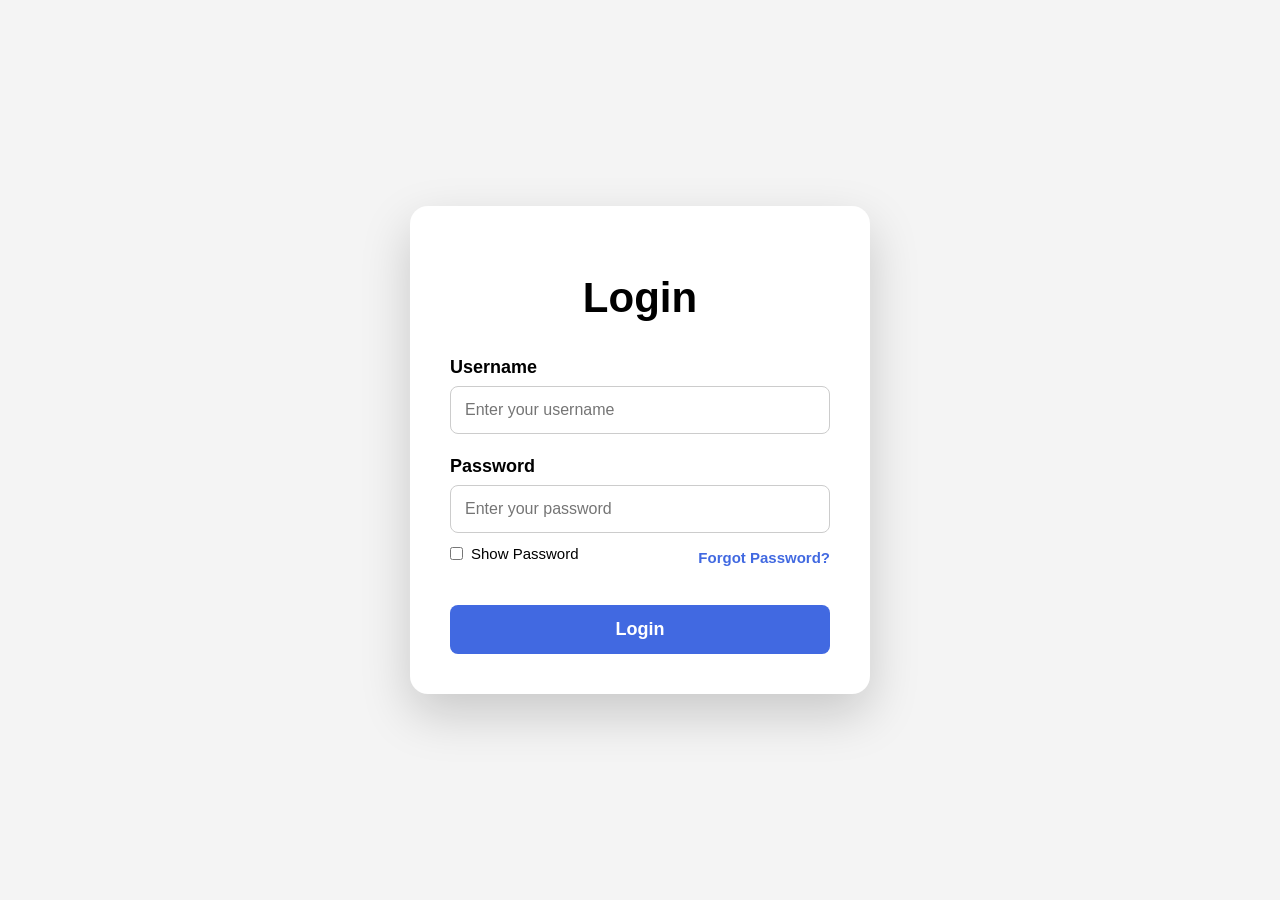
==== index.html @ aecbd4e0 "First frontend project: Login page" ====
<!DOCTYPE html>
<html lang="en">

<head>
    <meta charset="UTF-8">
    <meta name="viewport" content="width=device-width, initial-scale=1.0">

    <title>Login Page</title>

    <!-- CSS -->
    <link rel="stylesheet" href="style.css">
</head>

<body>

    <!-- Login Card -->

    <div class="login-container">

        <h1>Login</h1>

        <form id="loginForm">

            <!-- Username -->

            <div class="input-group">

                <label for="username">
                    Username
                </label>

                <input
                    type="text"
                    id="username"
                    name="username"
                    placeholder="Enter your username"
                    autocomplete="username"
                    required>

            </div>

            <!-- Password -->

            <div class="input-group">

                <label for="password">
                    Password
                </label>

                <input
                    type="password"
                    id="password"
                    name="password"
                    placeholder="Enter your password"
                    autocomplete="current-password"
                    required>

            </div>

            <!-- Options -->

            <div class="options">

                <label class="show-password">

                    <input
                        type="checkbox"
                        id="showPassword">

                    Show Password

                </label>

                <a href="#" class="forgot-password">
                    Forgot Password?
                </a>

            </div>

            <!-- Login Button -->

            <button
                type="submit"
                id="loginButton">

                Login

            </button>

        </form>

    </div>

    <!-- JavaScript -->

    <script src="script.js"></script>

</body>

</html>
---- style.css ----
body{
    margin: 0;
    padding: 0;
    font-family: Arial, Helvetica, sans-serif;
    background-color: #f4f4f4;

    display: flex;
    justify-content: center;
    align-items: center;
    height: 100vh;
}




.login-container{
    width: 380px;
    background: white;
    padding: 40px;
    border-radius: 18px;

    box-shadow: 0px 20px 50px rgba(0, 0, 0, 0.18);

    transition: transform 0.35s ease,
                box-shadow 0.35s ease;
}



.login-container:hover{
    transform: translateY(-8px) scale(1.02);
    box-shadow: 0px 30px 70px rgba(0, 0, 0, 0.25);
}




h1{
    text-align: center;
    margin-bottom: 35px;
    font-size: 42px;
}




label{
    display: block;
    margin-bottom: 8px;
    font-size: 18px;
    font-weight: bold;
}




input{
    width: 100%;
    padding: 14px;
    margin-bottom: 22px;

    border: 1px solid #ccc;
    border-radius: 8px;

    box-sizing: border-box;

    font-size: 16px;

    transition: all 0.3s ease;
}




input:hover{
    border-color: royalblue;
}



input:focus{
    outline: none;
    border-color: royalblue;
    box-shadow: 0 0 8px rgba(65, 105, 225, 0.3);
}



button{
    width: 100%;
    padding: 14px;

    margin-top: 10px;

    background: royalblue;
    color: white;

    border: none;
    border-radius: 8px;

    font-size: 18px;
    font-weight: bold;

    cursor: pointer;

    transition: all 0.3s ease;
}




button:hover{
    background: #1f4ed8;
    transform: translateY(-3px);
}




button:active{
    transform: scale(0.97);
}
.options{
    display: flex;
    justify-content: space-between;
    align-items: center;

    margin-top: -10px;
    margin-bottom: 25px;
}

.show-password{
    display: flex;
    align-items: center;
    gap: 8px;

    font-size: 15px;
    font-weight: normal;

    cursor: pointer;
}

.show-password input{
    width: auto;
    margin: 0;
}

.forgot-password{
    text-decoration: none;
    color: royalblue;
    font-size: 15px;
    font-weight: bold;

    transition: .3s;
}

.forgot-password:hover{
    color: #1f4ed8;
    text-decoration: underline;
}
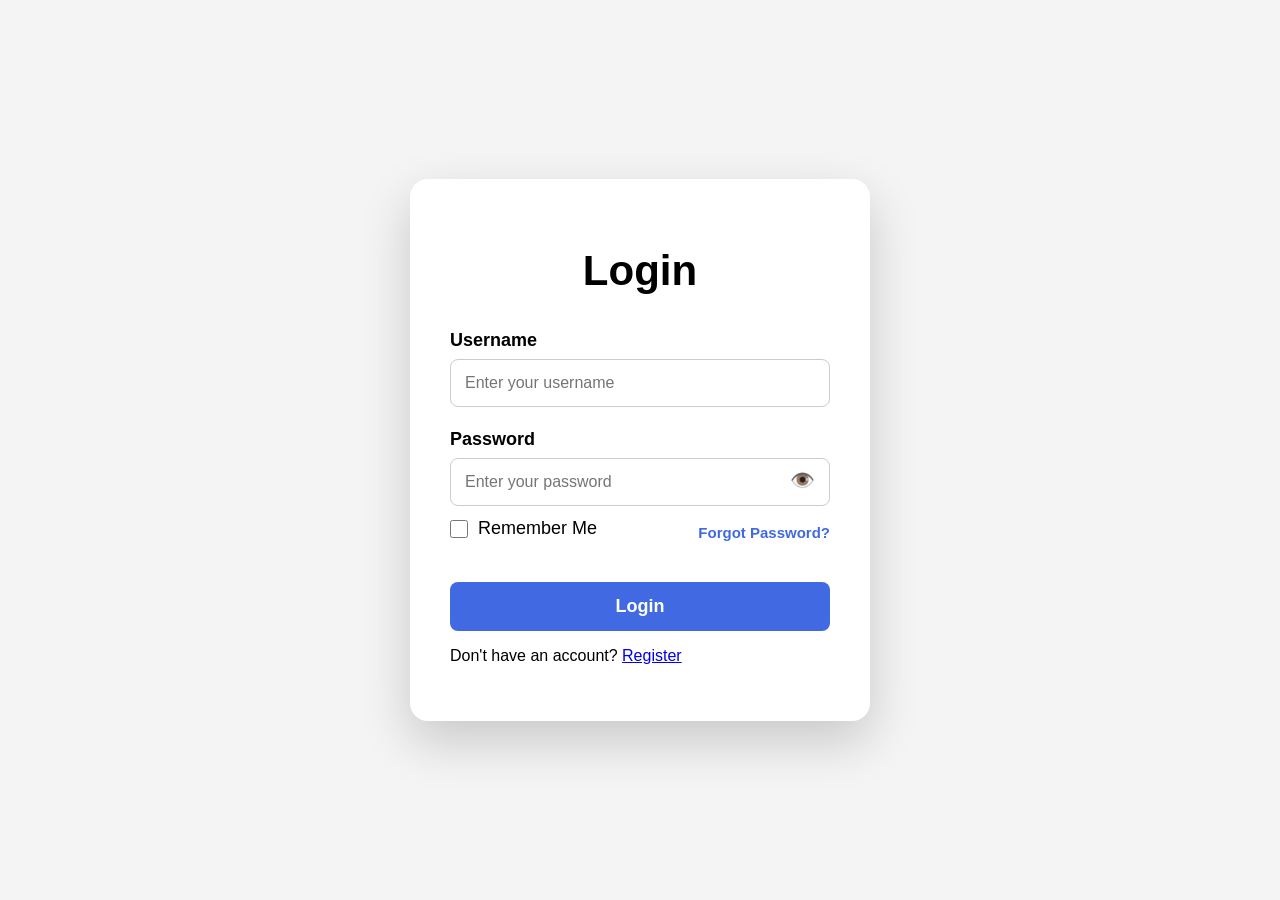
==== commit 955faa81: "Added eye toggle, remember me and improved login UI" ====
--- a/index.html
+++ b/index.html
@@ -4,7 +4,6 @@
 <head>
     <meta charset="UTF-8">
     <meta name="viewport" content="width=device-width, initial-scale=1.0">
-
     <title>Login Page</title>
 
     <!-- CSS -->
@@ -12,8 +11,6 @@
 </head>
 
 <body>
-
-    <!-- Login Card -->
 
     <div class="login-container">
 
@@ -25,9 +22,7 @@
 
             <div class="input-group">
 
-                <label for="username">
-                    Username
-                </label>
+                <label for="username">Username</label>
 
                 <input
                     type="text"
@@ -43,17 +38,21 @@
 
             <div class="input-group">
 
-                <label for="password">
-                    Password
-                </label>
+                <label for="password">Password</label>
 
-                <input
-                    type="password"
-                    id="password"
-                    name="password"
-                    placeholder="Enter your password"
-                    autocomplete="current-password"
-                    required>
+                <div class="password-box">
+
+                    <input
+                        type="password"
+                        id="password"
+                        name="password"
+                        placeholder="Enter your password"
+                        autocomplete="current-password"
+                        required>
+
+                    <span id="togglePassword">👁️</span>
+
+                </div>
 
             </div>
 
@@ -61,17 +60,17 @@
 
             <div class="options">
 
-                <label class="show-password">
+                <label class="remember-me">
 
                     <input
                         type="checkbox"
-                        id="showPassword">
+                        id="rememberMe">
 
-                    Show Password
+                    Remember Me
 
                 </label>
 
-                <a href="#" class="forgot-password">
+                <a href="forgot.html" class="forgot-password">
                     Forgot Password?
                 </a>
 
@@ -87,12 +86,16 @@
 
             </button>
 
+            <p class="bottom-text">
+                Don't have an account?
+                <a href="register.html">Register</a>
+            </p>
+
         </form>
 
     </div>
 
     <!-- JavaScript -->
-
     <script src="script.js"></script>
 
 </body>
--- a/style.css
+++ b/style.css
@@ -159,4 +159,73 @@
 .forgot-password:hover{
     color: #1f4ed8;
     text-decoration: underline;
+}
+
+@media (max-width: 768px) {
+
+    .login-container {
+        width: 90%;
+        padding: 25px;
+    }
+
+    h1 {
+        font-size: 28px;
+    }
+
+    input {
+        font-size: 15px;
+        padding: 12px;
+    }
+
+    button {
+        font-size: 16px;
+        padding: 12px;
+    }
+
+    .options {
+        flex-direction: column;
+        align-items: flex-start;
+        gap: 10px;
+    }
+
+}
+/* Remember Me */
+
+.remember-me {
+    display: flex;
+    align-items: center;
+    gap: 10px;
+    font-size: 18px;
+    font-weight: 500;
+    cursor: pointer;
+}
+
+.remember-me input {
+    width: 18px;
+    height: 18px;
+    margin: 0;
+    cursor: pointer;
+}
+/* ========================= */
+/* Password Eye Icon */
+/* ========================= */
+
+.password-box {
+    position: relative;
+}
+
+.password-box input {
+    width: 100%;
+    padding-right: 45px;
+    box-sizing: border-box;
+}
+
+#togglePassword {
+    position: absolute;
+    right: 15px;
+    top: 32%;
+    transform: translateY(-50%);
+    cursor: pointer;
+    font-size: 20px;
+    user-select: none;
 }
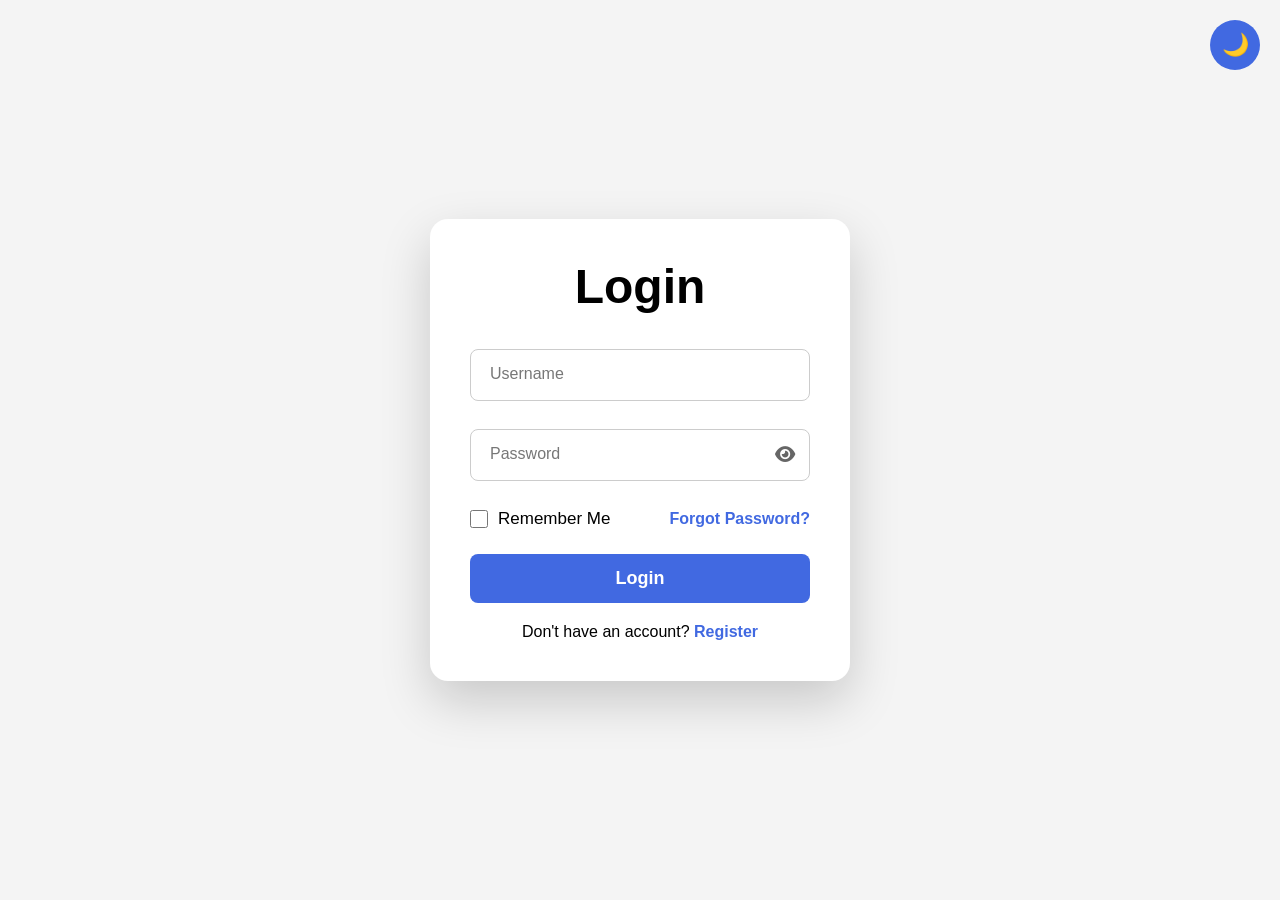
==== commit f416ab9c: "Add loading spinner and improve login UI" ====
--- a/index.html
+++ b/index.html
@@ -4,14 +4,24 @@
 <head>
     <meta charset="UTF-8">
     <meta name="viewport" content="width=device-width, initial-scale=1.0">
+
     <title>Login Page</title>
 
-    <!-- CSS -->
     <link rel="stylesheet" href="style.css">
+
+    <!-- Font Awesome -->
+    <link rel="stylesheet"
+        href="https://cdnjs.cloudflare.com/ajax/libs/font-awesome/6.5.2/css/all.min.css">
 </head>
 
 <body>
 
+    <!-- Dark Mode Button -->
+    <button id="themeToggle" class="theme-btn">
+        🌙
+    </button>
+
+    <!-- Login Card -->
     <div class="login-container">
 
         <h1>Login</h1>
@@ -19,26 +29,22 @@
         <form id="loginForm">
 
             <!-- Username -->
-
             <div class="input-group">
-
-                <label for="username">Username</label>
 
                 <input
                     type="text"
                     id="username"
                     name="username"
-                    placeholder="Enter your username"
+                    placeholder=" "
                     autocomplete="username"
                     required>
+
+                <label for="username">Username</label>
 
             </div>
 
             <!-- Password -->
-
             <div class="input-group">
-
-                <label for="password">Password</label>
 
                 <div class="password-box">
 
@@ -46,18 +52,21 @@
                         type="password"
                         id="password"
                         name="password"
-                        placeholder="Enter your password"
+                        placeholder=" "
                         autocomplete="current-password"
                         required>
 
-                    <span id="togglePassword">👁️</span>
+                    <label for="password">Password</label>
+
+                    <span id="togglePassword">
+                        <i class="fa-solid fa-eye"></i>
+                    </span>
 
                 </div>
 
             </div>
 
             <!-- Options -->
-
             <div class="options">
 
                 <label class="remember-me">
@@ -77,15 +86,14 @@
             </div>
 
             <!-- Login Button -->
+            <button type="submit" id="loginButton">
 
-            <button
-                type="submit"
-                id="loginButton">
-
-                Login
+                <span class="btn-text">Login</span>
+                <span class="spinner"></span>
 
             </button>
 
+            <!-- Register -->
             <p class="bottom-text">
                 Don't have an account?
                 <a href="register.html">Register</a>
@@ -95,7 +103,6 @@
 
     </div>
 
-    <!-- JavaScript -->
     <script src="script.js"></script>
 
 </body>
--- a/style.css
+++ b/style.css
@@ -1,231 +1,510 @@
-
+/* ===================================
+   RESET & GLOBAL
+=================================== */
+
+*{
+    margin:0;
+    padding:0;
+    box-sizing:border-box;
+}
 
 body{
-    margin: 0;
-    padding: 0;
-    font-family: Arial, Helvetica, sans-serif;
-    background-color: #f4f4f4;
-
-    display: flex;
-    justify-content: center;
-    align-items: center;
-    height: 100vh;
-}
-
-
-
+
+    font-family:Arial, Helvetica, sans-serif;
+
+    background:#f4f4f4;
+
+    display:flex;
+    justify-content:center;
+    align-items:center;
+
+    min-height:100vh;
+
+    transition:.35s;
+}
+
+
+/* ===================================
+   LOGIN CARD
+=================================== */
 
 .login-container{
-    width: 380px;
-    background: white;
-    padding: 40px;
-    border-radius: 18px;
-
-    box-shadow: 0px 20px 50px rgba(0, 0, 0, 0.18);
-
-    transition: transform 0.35s ease,
-                box-shadow 0.35s ease;
-}
-
-
+
+    width:420px;
+
+    background:#fff;
+
+    padding:40px;
+
+    border-radius:18px;
+
+    box-shadow:0 20px 50px rgba(0,0,0,.18);
+
+    transition:.35s;
+
+}
 
 .login-container:hover{
-    transform: translateY(-8px) scale(1.02);
-    box-shadow: 0px 30px 70px rgba(0, 0, 0, 0.25);
-}
-
-
-
+
+    transform:translateY(-8px);
+
+    box-shadow:0 30px 70px rgba(0,0,0,.25);
+
+}
 
 h1{
-    text-align: center;
-    margin-bottom: 35px;
-    font-size: 42px;
-}
-
-
-
-
-label{
-    display: block;
-    margin-bottom: 8px;
-    font-size: 18px;
-    font-weight: bold;
-}
-
-
-
-
-input{
-    width: 100%;
-    padding: 14px;
-    margin-bottom: 22px;
-
-    border: 1px solid #ccc;
-    border-radius: 8px;
-
-    box-sizing: border-box;
-
-    font-size: 16px;
-
-    transition: all 0.3s ease;
-}
-
-
-
-
-input:hover{
-    border-color: royalblue;
-}
-
-
-
-input:focus{
-    outline: none;
-    border-color: royalblue;
-    box-shadow: 0 0 8px rgba(65, 105, 225, 0.3);
-}
-
-
-
-button{
-    width: 100%;
-    padding: 14px;
-
-    margin-top: 10px;
-
-    background: royalblue;
-    color: white;
-
-    border: none;
-    border-radius: 8px;
-
-    font-size: 18px;
-    font-weight: bold;
-
-    cursor: pointer;
-
-    transition: all 0.3s ease;
-}
-
-
-
-
-button:hover{
-    background: #1f4ed8;
-    transform: translateY(-3px);
-}
-
-
-
-
-button:active{
-    transform: scale(0.97);
-}
+
+    text-align:center;
+
+    font-size:48px;
+
+    margin-bottom:35px;
+
+}
+
+
+/* ===================================
+   INPUT GROUP
+=================================== */
+
+.input-group{
+
+    position:relative;
+
+    margin-bottom:28px;
+
+}
+
+.input-group input{
+
+    width:100%;
+
+    padding:18px 50px 14px 14px;
+
+    border:1px solid #ccc;
+
+    border-radius:8px;
+
+    font-size:16px;
+
+    background:white;
+
+    transition:.3s;
+
+}
+
+.input-group input:hover{
+
+    border-color:royalblue;
+
+}
+
+.input-group input:focus{
+
+    outline:none;
+
+    border-color:royalblue;
+
+    box-shadow:0 0 8px rgba(65,105,225,.25);
+
+}
+
+
+/* ===================================
+   FLOATING LABEL
+=================================== */
+
+.input-group label{
+
+    position:absolute;
+
+    left:14px;
+
+    top:16px;
+
+    background:white;
+
+    padding:0 6px;
+
+    color:#777;
+
+    font-size:16px;
+
+    pointer-events:none;
+
+    transition:.3s;
+
+}
+
+.input-group input:focus + label,
+.input-group input:not(:placeholder-shown) + label{
+
+    top:-10px;
+
+    left:12px;
+
+    color:royalblue;
+
+    font-size:13px;
+
+    font-weight:bold;
+
+}
+
+
+/* ===================================
+   PASSWORD BOX
+=================================== */
+
+.password-box{
+
+    position:relative;
+
+}
+
+#togglePassword{
+
+    position:absolute;
+
+    right:15px;
+
+    top:50%;
+
+    transform:translateY(-50%);
+
+    cursor:pointer;
+
+    color:#666;
+
+    font-size:18px;
+
+    transition:.3s;
+
+}
+
+#togglePassword:hover{
+
+    color:royalblue;
+
+}
+
+
+/* ===================================
+   OPTIONS
+=================================== */
+
 .options{
-    display: flex;
-    justify-content: space-between;
-    align-items: center;
-
-    margin-top: -10px;
-    margin-bottom: 25px;
-}
-
-.show-password{
-    display: flex;
-    align-items: center;
-    gap: 8px;
-
-    font-size: 15px;
-    font-weight: normal;
-
-    cursor: pointer;
-}
-
-.show-password input{
-    width: auto;
-    margin: 0;
-}
-
-.forgot-password{
-    text-decoration: none;
-    color: royalblue;
-    font-size: 15px;
-    font-weight: bold;
-
-    transition: .3s;
-}
-
-.forgot-password:hover{
-    color: #1f4ed8;
-    text-decoration: underline;
-}
-
-@media (max-width: 768px) {
-
-    .login-container {
-        width: 90%;
-        padding: 25px;
+
+    display:flex;
+
+    justify-content:space-between;
+
+    align-items:center;
+
+    margin-bottom:25px;
+
+}
+
+.remember-me{
+
+    display:flex;
+
+    align-items:center;
+
+    gap:10px;
+
+    font-size:17px;
+
+    cursor:pointer;
+
+}
+
+.remember-me input{
+
+    width:18px;
+
+    height:18px;
+
+}
+
+
+/* ===================================
+   LINKS
+=================================== */
+
+.forgot-password,
+.bottom-text a{
+
+    color:royalblue;
+
+    text-decoration:none;
+
+    font-weight:bold;
+
+    transition:.3s;
+
+}
+
+.forgot-password:hover,
+.bottom-text a:hover{
+
+    text-decoration:underline;
+
+}
+
+.bottom-text{
+
+    margin-top:20px;
+
+    text-align:center;
+
+}
+
+
+/* ===================================
+   BUTTON
+=================================== */
+
+button:not(.theme-btn){
+
+    width:100%;
+
+    padding:14px;
+
+    border:none;
+
+    border-radius:8px;
+
+    background:royalblue;
+
+    color:white;
+
+    font-size:18px;
+
+    font-weight:bold;
+
+    cursor:pointer;
+
+    transition:.3s;
+
+}
+
+button:not(.theme-btn):hover{
+
+    background:#1f4ed8;
+
+    transform:translateY(-3px);
+
+}
+
+button:not(.theme-btn):active{
+
+    transform:scale(.98);
+
+}
+
+
+/* ===================================
+   THEME BUTTON
+=================================== */
+
+.theme-btn{
+
+    position:fixed;
+
+    top:20px;
+
+    right:20px;
+
+    width:50px;
+
+    height:50px;
+
+    border:none;
+
+    border-radius:50%;
+
+    background:royalblue;
+
+    color:white;
+
+    font-size:22px;
+
+    display:flex;
+
+    justify-content:center;
+
+    align-items:center;
+
+    cursor:pointer;
+
+    transition:.35s;
+
+    z-index:1000;
+
+}
+
+.theme-btn:hover{
+
+    transform:rotate(180deg);
+
+}
+
+
+/* ===================================
+   DARK MODE
+=================================== */
+
+.dark-mode{
+
+    background:#121212;
+
+}
+
+.dark-mode .login-container{
+
+    background:#1f1f1f;
+
+    color:white;
+
+}
+
+.dark-mode h1,
+.dark-mode .bottom-text{
+
+    color:white;
+
+}
+
+.dark-mode input{
+
+    background:#2b2b2b;
+
+    color:white;
+
+    border-color:#555;
+
+}
+
+.dark-mode input::placeholder{
+
+    color:transparent;
+
+}
+
+.dark-mode .input-group label{
+
+    background:#1f1f1f;
+
+    color:#bbb;
+
+}
+
+.dark-mode input:focus + label,
+.dark-mode input:not(:placeholder-shown) + label{
+
+    color:#66a3ff;
+
+}
+
+.dark-mode .forgot-password,
+.dark-mode .bottom-text a{
+
+    color:#66a3ff;
+
+}
+
+
+/* ===================================
+   RESPONSIVE
+=================================== */
+
+@media(max-width:768px){
+
+    .login-container{
+
+        width:90%;
+
+        padding:30px;
+
     }
 
-    h1 {
-        font-size: 28px;
+    h1{
+
+        font-size:36px;
+
     }
 
-    input {
-        font-size: 15px;
-        padding: 12px;
+    .options{
+
+        flex-direction:column;
+
+        align-items:flex-start;
+
+        gap:15px;
+
     }
 
-    button {
-        font-size: 16px;
-        padding: 12px;
+}
+/* ===================================
+   Hide Microsoft Edge Password Reveal
+=================================== */
+
+input::-ms-reveal,
+input::-ms-clear {
+    display: none;
+}
+
+input[type="password"]::-ms-reveal {
+    display: none;
+}
+
+/* Chromium browsers (Edge/Chrome) */
+input[type="password"]::-webkit-credentials-auto-fill-button {
+    visibility: hidden;
+    display: none !important;
+}
+/* ===================================
+   LOGIN BUTTON SPINNER
+=================================== */
+
+#loginButton{
+    position: relative;
+    overflow: hidden;
+}
+
+.spinner{
+
+    display: none;
+
+    width: 20px;
+    height: 20px;
+
+   border: 2.5px solid rgba(255,255,255,.35);
+border-top: 2.5px solid white;
+    border-radius: 50%;
+
+    animation: spin 2s linear infinite;
+
+    margin: auto;
+}
+
+.loading .btn-text{
+    display:none;
+}
+
+.loading .spinner{
+    display:block;
+}
+
+@keyframes spin{
+
+    from{
+        transform: rotate(0deg);
     }
 
-    .options {
-        flex-direction: column;
-        align-items: flex-start;
-        gap: 10px;
+    to{
+        transform: rotate(360deg);
     }
 
-}
-/* Remember Me */
-
-.remember-me {
-    display: flex;
-    align-items: center;
-    gap: 10px;
-    font-size: 18px;
-    font-weight: 500;
-    cursor: pointer;
-}
-
-.remember-me input {
-    width: 18px;
-    height: 18px;
-    margin: 0;
-    cursor: pointer;
-}
-/* ========================= */
-/* Password Eye Icon */
-/* ========================= */
-
-.password-box {
-    position: relative;
-}
-
-.password-box input {
-    width: 100%;
-    padding-right: 45px;
-    box-sizing: border-box;
-}
-
-#togglePassword {
-    position: absolute;
-    right: 15px;
-    top: 32%;
-    transform: translateY(-50%);
-    cursor: pointer;
-    font-size: 20px;
-    user-select: none;
 }
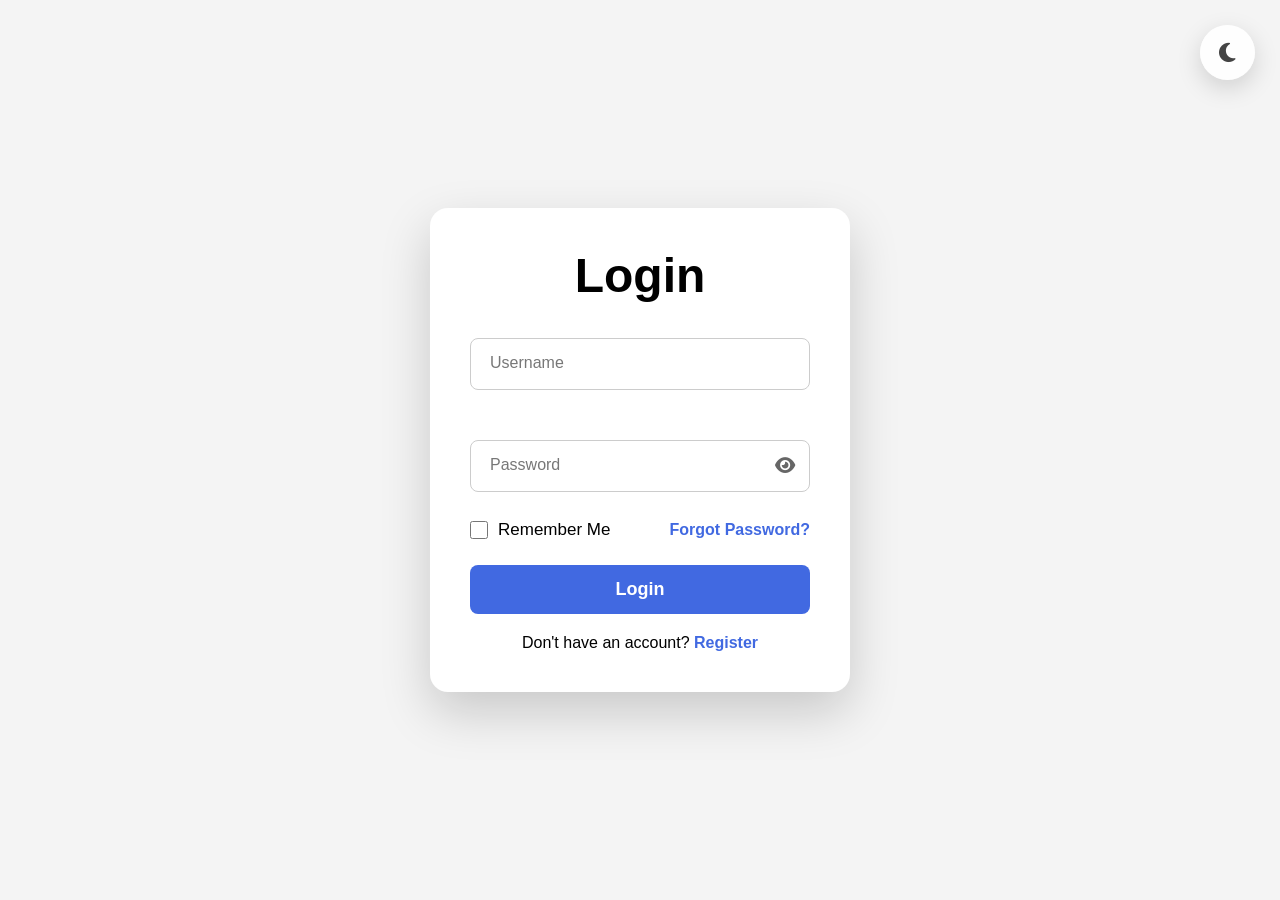
==== commit 3d75ab5f: "Enhance login page with validation and UI improvements" ====
--- a/index.html
+++ b/index.html
@@ -2,26 +2,30 @@
 <html lang="en">
 
 <head>
+
     <meta charset="UTF-8">
     <meta name="viewport" content="width=device-width, initial-scale=1.0">
 
     <title>Login Page</title>
 
+    <!-- CSS -->
     <link rel="stylesheet" href="style.css">
 
     <!-- Font Awesome -->
     <link rel="stylesheet"
         href="https://cdnjs.cloudflare.com/ajax/libs/font-awesome/6.5.2/css/all.min.css">
+
 </head>
 
 <body>
 
-    <!-- Dark Mode Button -->
-    <button id="themeToggle" class="theme-btn">
-        🌙
+    <!-- Theme Toggle -->
+    <button id="themeToggle" class="theme-btn" aria-label="Toggle Dark Mode">
+        <i class="fa-solid fa-moon"></i>
     </button>
 
     <!-- Login Card -->
+
     <div class="login-container">
 
         <h1>Login</h1>
@@ -29,6 +33,7 @@
         <form id="loginForm">
 
             <!-- Username -->
+
             <div class="input-group">
 
                 <input
@@ -39,11 +44,16 @@
                     autocomplete="username"
                     required>
 
-                <label for="username">Username</label>
+                <label for="username">
+                    Username
+                </label>
+
+                <small id="usernameError" class="error-message"></small>
 
             </div>
 
             <!-- Password -->
+
             <div class="input-group">
 
                 <div class="password-box">
@@ -56,7 +66,9 @@
                         autocomplete="current-password"
                         required>
 
-                    <label for="password">Password</label>
+                    <label for="password">
+                        Password
+                    </label>
 
                     <span id="togglePassword">
                         <i class="fa-solid fa-eye"></i>
@@ -67,6 +79,7 @@
             </div>
 
             <!-- Options -->
+
             <div class="options">
 
                 <label class="remember-me">
@@ -86,23 +99,39 @@
             </div>
 
             <!-- Login Button -->
+
             <button type="submit" id="loginButton">
 
-                <span class="btn-text">Login</span>
+                <span class="btn-text">
+                    Login
+                </span>
+
                 <span class="spinner"></span>
 
             </button>
 
             <!-- Register -->
+
             <p class="bottom-text">
+
                 Don't have an account?
-                <a href="register.html">Register</a>
+
+                <a href="register.html">
+                    Register
+                </a>
+
             </p>
 
         </form>
 
     </div>
 
+    <!-- Toast Notification -->
+
+    <div id="toast" class="toast"></div>
+
+    <!-- JavaScript -->
+
     <script src="script.js"></script>
 
 </body>
--- a/style.css
+++ b/style.css
@@ -308,45 +308,56 @@
    THEME BUTTON
 =================================== */
 
+/* ===================================
+   THEME BUTTON
+=================================== */
+
 .theme-btn{
 
-    position:fixed;
-
-    top:20px;
-
-    right:20px;
-
-    width:50px;
-
-    height:50px;
-
-    border:none;
-
-    border-radius:50%;
-
-    background:royalblue;
-
-    color:white;
+    position: fixed;
+
+    top: 25px;
+    right: 25px;
+
+    width: 55px;
+    height: 55px;
+
+    border: none;
+    border-radius: 50%;
+
+    background: rgba(255,255,255,.85);
+
+    backdrop-filter: blur(12px);
+
+    box-shadow:
+        0 8px 25px rgba(0,0,0,.15);
+
+    display: flex;
+    justify-content: center;
+    align-items: center;
+
+    cursor: pointer;
+
+    transition: all .35s ease;
+
+    z-index: 1000;
+}
+
+.theme-btn i{
 
     font-size:22px;
 
-    display:flex;
-
-    justify-content:center;
-
-    align-items:center;
-
-    cursor:pointer;
+    color:#444;
 
     transition:.35s;
-
-    z-index:1000;
-
 }
 
 .theme-btn:hover{
 
-    transform:rotate(180deg);
+    transform:translateY(-3px) rotate(20deg);
+
+    box-shadow:
+        0 12px 35px rgba(0,0,0,.22);
 
 }
 
@@ -411,6 +422,17 @@
 .dark-mode .bottom-text a{
 
     color:#66a3ff;
+
+}
+.dark-mode .theme-btn{
+
+    background:rgba(40,40,40,.9);
+
+}
+
+.dark-mode .theme-btn i{
+
+    color:#FFD54F;
 
 }
 
@@ -507,4 +529,104 @@
         transform: rotate(360deg);
     }
 
+}
+/* ===================================
+   ERROR MESSAGE
+=================================== */
+
+.error-message{
+
+    display: block;
+
+    margin-top: 6px;
+
+    margin-left: 5px;
+
+    color: #e53935;
+
+    font-size: 13px;
+
+    font-weight: 500;
+
+    min-height: 16px;
+
+}
+/* ===================================
+   TOAST NOTIFICATION
+=================================== */
+
+.toast{
+
+    position: fixed;
+
+    top: 25px;
+    left: 50%;
+
+    transform: translateX(-50%) translateY(-100px);
+
+    background: #333;
+
+    color: white;
+
+    padding: 15px 28px;
+
+    border-radius: 10px;
+
+    font-size: 15px;
+
+    font-weight: 500;
+
+    box-shadow: 0 10px 30px rgba(0,0,0,.2);
+
+    opacity: 0;
+
+    transition: .4s ease;
+
+    z-index: 9999;
+
+}
+
+.toast.show{
+
+    transform: translateX(-50%) translateY(0);
+
+    opacity: 1;
+
+}
+
+.toast.success{
+
+    background:#28a745;
+
+}
+
+.toast.error{
+
+    background:#dc3545;
+
+}
+/* ===================================
+   SHAKE ANIMATION
+=================================== */
+
+@keyframes shake {
+
+    0%   { transform: translateX(0); }
+
+    20%  { transform: translateX(-8px); }
+
+    40%  { transform: translateX(8px); }
+
+    60%  { transform: translateX(-8px); }
+
+    80%  { transform: translateX(8px); }
+
+    100% { transform: translateX(0); }
+
+}
+
+.shake {
+
+    animation: shake .4s ease;
+
 }
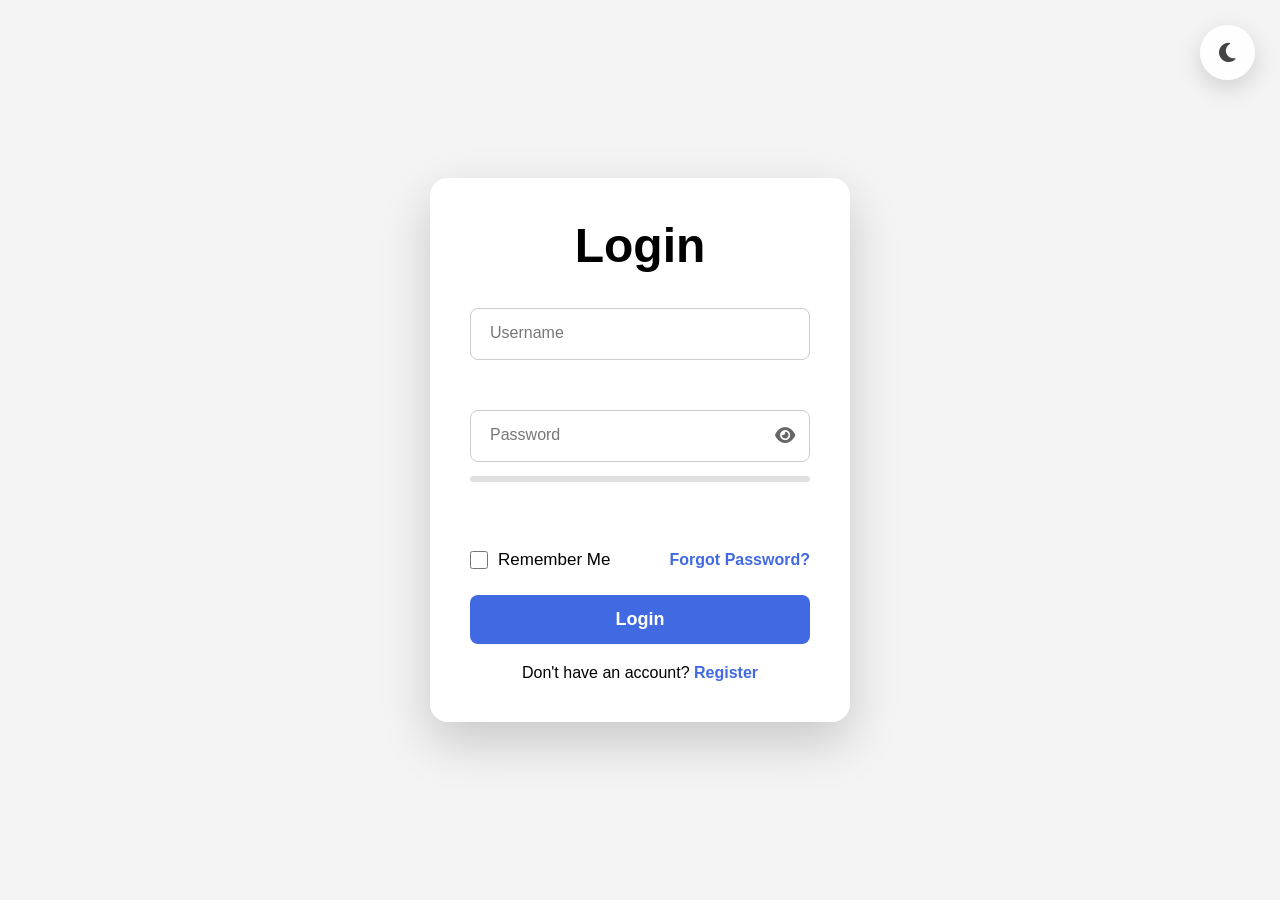
==== commit 6305813b: "Add password strength meter and live validation" ====
--- a/index.html
+++ b/index.html
@@ -1,6 +1,10 @@
 <!DOCTYPE html>
 <html lang="en">
 
+<!-- ===================================
+        HEAD SECTION
+=================================== -->
+
 <head>
 
     <meta charset="UTF-8">
@@ -8,10 +12,10 @@
 
     <title>Login Page</title>
 
-    <!-- CSS -->
+    <!-- Main CSS -->
     <link rel="stylesheet" href="style.css">
 
-    <!-- Font Awesome -->
+    <!-- Font Awesome Icons -->
     <link rel="stylesheet"
         href="https://cdnjs.cloudflare.com/ajax/libs/font-awesome/6.5.2/css/all.min.css">
 
@@ -19,121 +23,196 @@
 
 <body>
 
-    <!-- Theme Toggle -->
-    <button id="themeToggle" class="theme-btn" aria-label="Toggle Dark Mode">
-        <i class="fa-solid fa-moon"></i>
-    </button>
-
-    <!-- Login Card -->
-
-    <div class="login-container">
-
-        <h1>Login</h1>
-
-        <form id="loginForm">
-
-            <!-- Username -->
-
-            <div class="input-group">
+<!-- ===================================
+        THEME TOGGLE BUTTON
+=================================== -->
+
+<button
+    id="themeToggle"
+    class="theme-btn"
+    aria-label="Toggle Dark Mode">
+
+    <i class="fa-solid fa-moon"></i>
+
+</button>
+
+
+<!-- ===================================
+        LOGIN CARD
+=================================== -->
+
+<div class="login-container">
+
+    <!-- ===================================
+            LOGIN TITLE
+    =================================== -->
+
+    <h1>Login</h1>
+
+
+    <!-- ===================================
+            LOGIN FORM
+    =================================== -->
+
+    <form id="loginForm">
+
+
+        <!-- ===================================
+                USERNAME FIELD
+        =================================== -->
+
+        <div class="input-group">
+
+            <input
+                type="text"
+                id="username"
+                name="username"
+                placeholder=" "
+                autocomplete="username"
+                required>
+
+            <label for="username">
+                Username
+            </label>
+
+            <!-- Username Error -->
+
+            <span id="usernameIcon" class="validation-icon"></span>
+
+<small id="usernameError" class="error-message"></small>
+        </div>
+
+
+        <!-- ===================================
+                PASSWORD FIELD
+        =================================== -->
+
+        <div class="input-group">
+
+            <div class="password-box">
 
                 <input
-                    type="text"
-                    id="username"
-                    name="username"
+                    type="password"
+                    id="password"
+                    name="password"
                     placeholder=" "
-                    autocomplete="username"
+                    autocomplete="current-password"
                     required>
 
-                <label for="username">
-                    Username
+                <label for="password">
+                    Password
                 </label>
 
-                <small id="usernameError" class="error-message"></small>
+                <!-- Show / Hide Password -->
+
+                <span id="togglePassword">
+
+                    <i class="fa-solid fa-eye"></i>
+
+                </span>
 
             </div>
 
-            <!-- Password -->
-
-            <div class="input-group">
-
-                <div class="password-box">
-
-                    <input
-                        type="password"
-                        id="password"
-                        name="password"
-                        placeholder=" "
-                        autocomplete="current-password"
-                        required>
-
-                    <label for="password">
-                        Password
-                    </label>
-
-                    <span id="togglePassword">
-                        <i class="fa-solid fa-eye"></i>
-                    </span>
-
-                </div>
-
-            </div>
-
-            <!-- Options -->
-
-            <div class="options">
-
-                <label class="remember-me">
-
-                    <input
-                        type="checkbox"
-                        id="rememberMe">
-
-                    Remember Me
-
-                </label>
-
-                <a href="forgot.html" class="forgot-password">
-                    Forgot Password?
-                </a>
-
-            </div>
-
-            <!-- Login Button -->
-
-            <button type="submit" id="loginButton">
-
-                <span class="btn-text">
-                    Login
-                </span>
-
-                <span class="spinner"></span>
-
-            </button>
-
-            <!-- Register -->
-
-            <p class="bottom-text">
-
-                Don't have an account?
-
-                <a href="register.html">
-                    Register
-                </a>
-
-            </p>
-
-        </form>
-
+             <!-- ===================================
+            PASSWORD STRENGTH METER
+    =================================== -->
+
+    <div class="strength-meter">
+        <div id="strengthBar"></div>
     </div>
 
-    <!-- Toast Notification -->
-
-    <div id="toast" class="toast"></div>
-
-    <!-- JavaScript -->
-
-    <script src="script.js"></script>
+    <p id="strengthText" class="strength-text"></p>
+
+    <!-- Password Error -->
+    <small id="passwordError" class="error-message"></small>
+
+</div>
+        <!-- Password Error -->
+
+<small
+    id="passwordError"
+    class="error-message">
+</small>
+
+
+        <!-- ===================================
+                REMEMBER ME & FORGOT PASSWORD
+        =================================== -->
+
+        <div class="options">
+
+            <label class="remember-me">
+
+                <input
+                    type="checkbox"
+                    id="rememberMe">
+
+                Remember Me
+
+            </label>
+
+            <a
+                href="forgot.html"
+                class="forgot-password">
+
+                Forgot Password?
+
+            </a>
+
+        </div>
+
+
+        <!-- ===================================
+                LOGIN BUTTON
+        =================================== -->
+
+        <button
+            type="submit"
+            id="loginButton">
+
+            <span class="btn-text">
+                Login
+            </span>
+
+            <span class="spinner"></span>
+
+        </button>
+
+
+        <!-- ===================================
+                REGISTER LINK
+        =================================== -->
+
+        <p class="bottom-text">
+
+            Don't have an account?
+
+            <a href="register.html">
+                Register
+            </a>
+
+        </p>
+
+    </form>
+
+</div>
+
+
+<!-- ===================================
+        TOAST NOTIFICATION
+=================================== -->
+
+<div
+    id="toast"
+    class="toast">
+</div>
+
+
+<!-- ===================================
+        JAVASCRIPT
+=================================== -->
+
+<script src="script.js"></script>
 
 </body>
-
 </html>
--- a/style.css
+++ b/style.css
@@ -629,4 +629,65 @@
 
     animation: shake .4s ease;
 
+}
+/* ===================================
+   PASSWORD STRENGTH METER
+=================================== */
+
+.strength-meter{
+
+    width:100%;
+    height:6px;
+
+    background:#e0e0e0;
+
+    border-radius:10px;
+
+    margin-top:14px;
+
+    overflow:hidden;
+
+}
+
+#strengthBar{
+
+    width:0%;
+
+    height:100%;
+
+    background:#dc3545;
+
+    border-radius:10px;
+
+    transition:all .35s ease;
+
+}
+
+.strength-text{
+
+    margin-top:8px;
+
+    font-size:13px;
+
+    font-weight:600;
+
+    color:#666;
+
+}
+/* ===================================
+   VALIDATION ICON
+=================================== */
+
+.validation-icon{
+
+    position:absolute;
+
+    right:15px;
+
+    top:20px;
+
+    font-size:18px;
+
+    transition:.3s;
+
 }
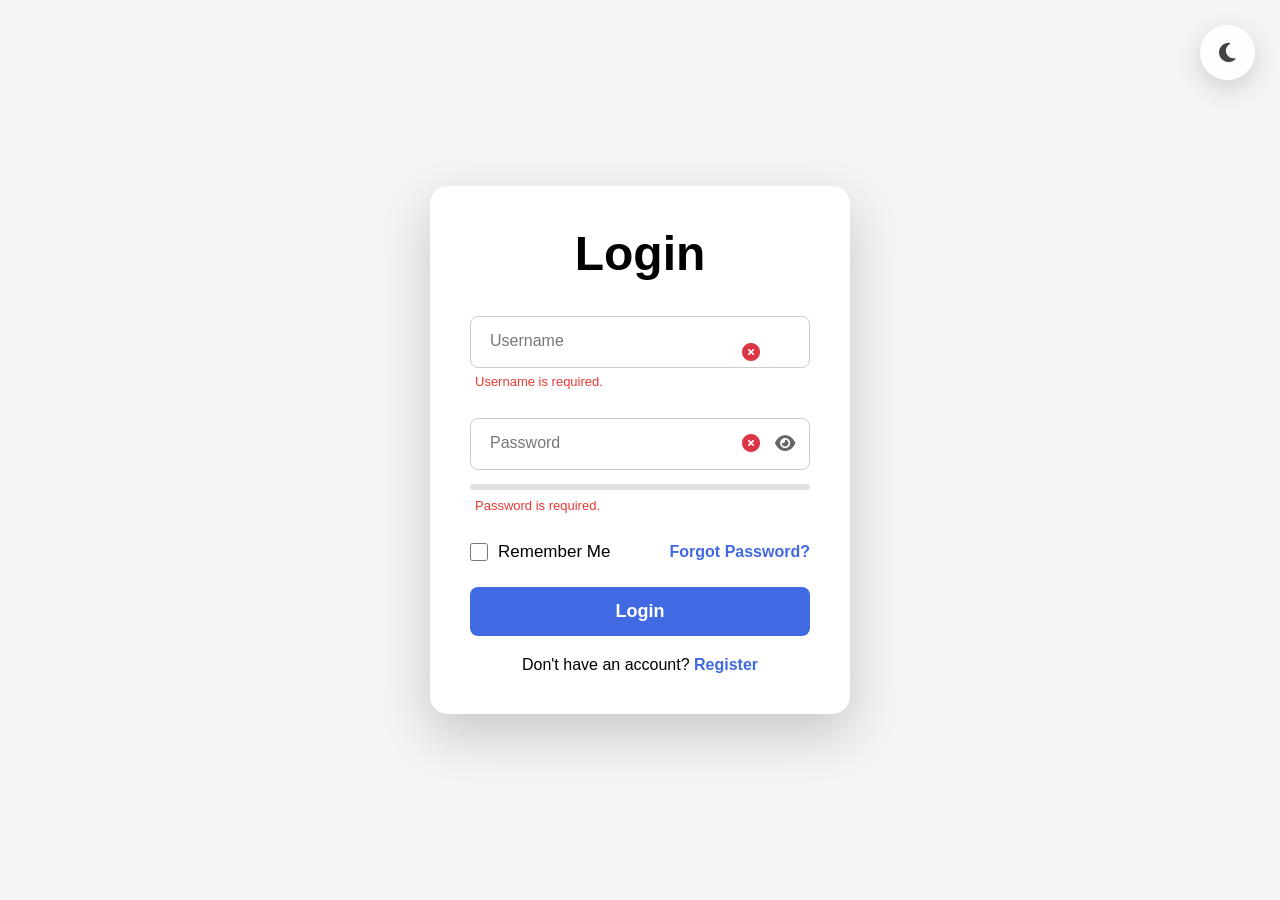
==== commit ba5f0ae8: "Added dashboard layout and improved login validation" ====
--- a/index.html
+++ b/index.html
@@ -15,7 +15,7 @@
     <!-- Main CSS -->
     <link rel="stylesheet" href="style.css">
 
-    <!-- Font Awesome Icons -->
+    <!-- Font Awesome -->
     <link rel="stylesheet"
         href="https://cdnjs.cloudflare.com/ajax/libs/font-awesome/6.5.2/css/all.min.css">
 
@@ -23,196 +23,219 @@
 
 <body>
 
-<!-- ===================================
-        THEME TOGGLE BUTTON
-=================================== -->
-
-<button
-    id="themeToggle"
-    class="theme-btn"
-    aria-label="Toggle Dark Mode">
-
-    <i class="fa-solid fa-moon"></i>
-
-</button>
-
-
-<!-- ===================================
-        LOGIN CARD
-=================================== -->
-
-<div class="login-container">
-
-    <!-- ===================================
-            LOGIN TITLE
-    =================================== -->
-
-    <h1>Login</h1>
-
-
-    <!-- ===================================
-            LOGIN FORM
-    =================================== -->
-
-    <form id="loginForm">
-
+    <!-- ===================================
+            THEME TOGGLE BUTTON
+    =================================== -->
+
+    <button
+        id="themeToggle"
+        class="theme-btn"
+        aria-label="Toggle Dark Mode">
+
+        <i class="fa-solid fa-moon"></i>
+
+    </button>
+
+
+    <!-- ===================================
+            LOGIN CARD
+    =================================== -->
+
+    <div class="login-container">
 
         <!-- ===================================
-                USERNAME FIELD
+                LOGIN TITLE
         =================================== -->
 
-        <div class="input-group">
-
-            <input
-                type="text"
-                id="username"
-                name="username"
-                placeholder=" "
-                autocomplete="username"
-                required>
-
-            <label for="username">
-                Username
-            </label>
-
-            <!-- Username Error -->
-
-            <span id="usernameIcon" class="validation-icon"></span>
-
-<small id="usernameError" class="error-message"></small>
-        </div>
+        <h1>Login</h1>
 
 
         <!-- ===================================
-                PASSWORD FIELD
+                LOGIN FORM
         =================================== -->
 
-        <div class="input-group">
-
-            <div class="password-box">
+        <form id="loginForm">
+
+            <!-- ===================================
+                    USERNAME
+            =================================== -->
+
+            <div class="input-group">
 
                 <input
-                    type="password"
-                    id="password"
-                    name="password"
+                    type="text"
+                    id="username"
+                    name="username"
                     placeholder=" "
-                    autocomplete="current-password"
+                    autocomplete="username"
                     required>
 
-                <label for="password">
-                    Password
+                <label for="username">
+                    Username
                 </label>
 
-                <!-- Show / Hide Password -->
-
-                <span id="togglePassword">
-
-                    <i class="fa-solid fa-eye"></i>
-
+                <!-- Validation Icon -->
+
+                <span
+                    id="usernameIcon"
+                    class="validation-icon">
                 </span>
 
+                <!-- Error -->
+
+                <small
+                    id="usernameError"
+                    class="error-message">
+                </small>
+
             </div>
 
-             <!-- ===================================
-            PASSWORD STRENGTH METER
-    =================================== -->
-
-    <div class="strength-meter">
-        <div id="strengthBar"></div>
+
+            <!-- ===================================
+                    PASSWORD
+            =================================== -->
+
+            <div class="input-group">
+
+                <div class="password-box">
+
+                    <input
+                        type="password"
+                        id="password"
+                        name="password"
+                        placeholder=" "
+                        autocomplete="current-password"
+                        required>
+
+                    <label for="password">
+                        Password
+                    </label>
+
+                    <!-- Eye Button -->
+
+                    <span id="togglePassword">
+
+                        <i class="fa-solid fa-eye"></i>
+
+                    </span>
+
+                    <!-- Validation Icon -->
+
+                    <span
+                        id="passwordIcon"
+                        class="validation-icon">
+                    </span>
+
+                </div>
+
+                <!-- ===================================
+                        PASSWORD STRENGTH
+                =================================== -->
+
+                <div class="strength-meter">
+
+                    <div id="strengthBar"></div>
+
+                </div>
+
+                <p
+                    id="strengthText"
+                    class="strength-text">
+                </p>
+
+                <!-- Password Error -->
+
+                <small
+                    id="passwordError"
+                    class="error-message">
+                </small>
+
+            </div>
+
+
+            <!-- ===================================
+                    OPTIONS
+            =================================== -->
+
+            <div class="options">
+
+                <label class="remember-me">
+
+                    <input
+                        type="checkbox"
+                        id="rememberMe">
+
+                    Remember Me
+
+                </label>
+
+                <a
+                    href="forgot.html"
+                    class="forgot-password">
+
+                    Forgot Password?
+
+                </a>
+
+            </div>
+
+
+            <!-- ===================================
+                    LOGIN BUTTON
+            =================================== -->
+
+            <button
+                type="submit"
+                id="loginButton">
+
+                <span class="btn-text">
+
+                    Login
+
+                </span>
+
+                <span class="spinner"></span>
+
+            </button>
+
+
+            <!-- ===================================
+                    REGISTER
+            =================================== -->
+
+            <p class="bottom-text">
+
+                Don't have an account?
+
+                <a href="register.html">
+
+                    Register
+
+                </a>
+
+            </p>
+
+        </form>
+
     </div>
 
-    <p id="strengthText" class="strength-text"></p>
-
-    <!-- Password Error -->
-    <small id="passwordError" class="error-message"></small>
-
-</div>
-        <!-- Password Error -->
-
-<small
-    id="passwordError"
-    class="error-message">
-</small>
-
-
-        <!-- ===================================
-                REMEMBER ME & FORGOT PASSWORD
-        =================================== -->
-
-        <div class="options">
-
-            <label class="remember-me">
-
-                <input
-                    type="checkbox"
-                    id="rememberMe">
-
-                Remember Me
-
-            </label>
-
-            <a
-                href="forgot.html"
-                class="forgot-password">
-
-                Forgot Password?
-
-            </a>
-
-        </div>
-
-
-        <!-- ===================================
-                LOGIN BUTTON
-        =================================== -->
-
-        <button
-            type="submit"
-            id="loginButton">
-
-            <span class="btn-text">
-                Login
-            </span>
-
-            <span class="spinner"></span>
-
-        </button>
-
-
-        <!-- ===================================
-                REGISTER LINK
-        =================================== -->
-
-        <p class="bottom-text">
-
-            Don't have an account?
-
-            <a href="register.html">
-                Register
-            </a>
-
-        </p>
-
-    </form>
-
-</div>
-
-
-<!-- ===================================
-        TOAST NOTIFICATION
-=================================== -->
-
-<div
-    id="toast"
-    class="toast">
-</div>
-
-
-<!-- ===================================
-        JAVASCRIPT
-=================================== -->
-
-<script src="script.js"></script>
+
+    <!-- ===================================
+            TOAST
+    =================================== -->
+
+    <div
+        id="toast"
+        class="toast">
+    </div>
+
+
+    <!-- ===================================
+            JAVASCRIPT
+    =================================== -->
+
+    <script src="script.js"></script>
 
 </body>
+
 </html>
--- a/style.css
+++ b/style.css
@@ -678,16 +678,213 @@
    VALIDATION ICON
 =================================== */
 
+
 .validation-icon{
 
     position:absolute;
 
-    right:15px;
-
-    top:20px;
+    right:50px;          /* Leave space for eye icon */
+
+    top:50%;
+
+    transform:translateY(-50%);
 
     font-size:18px;
 
     transition:.3s;
 
+}
+/* ===================================
+   DASHBOARD
+=================================== */
+
+.dashboard-container{
+
+    width:90%;
+    max-width:1100px;
+
+    margin:40px auto;
+
+}
+
+.dashboard-header{
+
+    display:flex;
+
+    justify-content:space-between;
+
+    align-items:center;
+
+    background:royalblue;
+
+    color:white;
+
+    padding:20px 30px;
+
+    border-radius:15px;
+
+    box-shadow:0 10px 25px rgba(0,0,0,.15);
+
+}
+
+.dashboard-header h1{
+
+    margin:0;
+
+    font-size:30px;
+
+}
+
+#logoutBtn{
+
+    border:none;
+
+    background:#dc3545;
+
+    color:white;
+
+    padding:12px 22px;
+
+    border-radius:8px;
+
+    cursor:pointer;
+
+    font-size:15px;
+
+    font-weight:bold;
+
+    transition:.3s;
+
+}
+
+#logoutBtn:hover{
+
+    background:#bb2d3b;
+
+    transform:translateY(-2px);
+
+}
+
+.welcome-section{
+
+    background:white;
+
+    margin-top:25px;
+
+    padding:30px;
+
+    border-radius:15px;
+
+    box-shadow:0 10px 25px rgba(0,0,0,.08);
+
+}
+
+.welcome-section h2{
+
+    font-size:32px;
+
+    margin-bottom:12px;
+
+}
+
+.welcome-section p{
+
+    color:#666;
+
+    font-size:18px;
+
+}
+
+.quick-actions{
+
+    margin-top:30px;
+
+}
+
+.quick-actions h3{
+
+    margin-bottom:20px;
+
+}
+
+.cards{
+
+    display:grid;
+
+    grid-template-columns:repeat(auto-fit,minmax(220px,1fr));
+
+    gap:20px;
+
+}
+
+.card{
+
+    background:white;
+
+    padding:35px;
+
+    border-radius:15px;
+
+    text-align:center;
+
+    box-shadow:0 8px 20px rgba(0,0,0,.08);
+
+    transition:.3s;
+
+    cursor:pointer;
+
+}
+
+.card:hover{
+
+    transform:translateY(-8px);
+
+    box-shadow:0 15px 35px rgba(0,0,0,.15);
+
+}
+
+.card i{
+
+    font-size:40px;
+
+    color:royalblue;
+
+    margin-bottom:15px;
+
+}
+
+.card h4{
+
+    font-size:20px;
+
+}
+/* ===================================
+   DASHBOARD DARK MODE
+=================================== */
+
+.dark-mode .welcome-section,
+.dark-mode .card{
+
+    background:#1f1f1f;
+
+    color:white;
+
+}
+
+.dark-mode .dashboard-header{
+
+    background:#0d47a1;
+
+}
+
+.dark-mode #logoutBtn{
+
+    background:#b71c1c;
+
+}
+
+.dark-mode .welcome-section p{
+
+    color:#bbb;
+
 }
